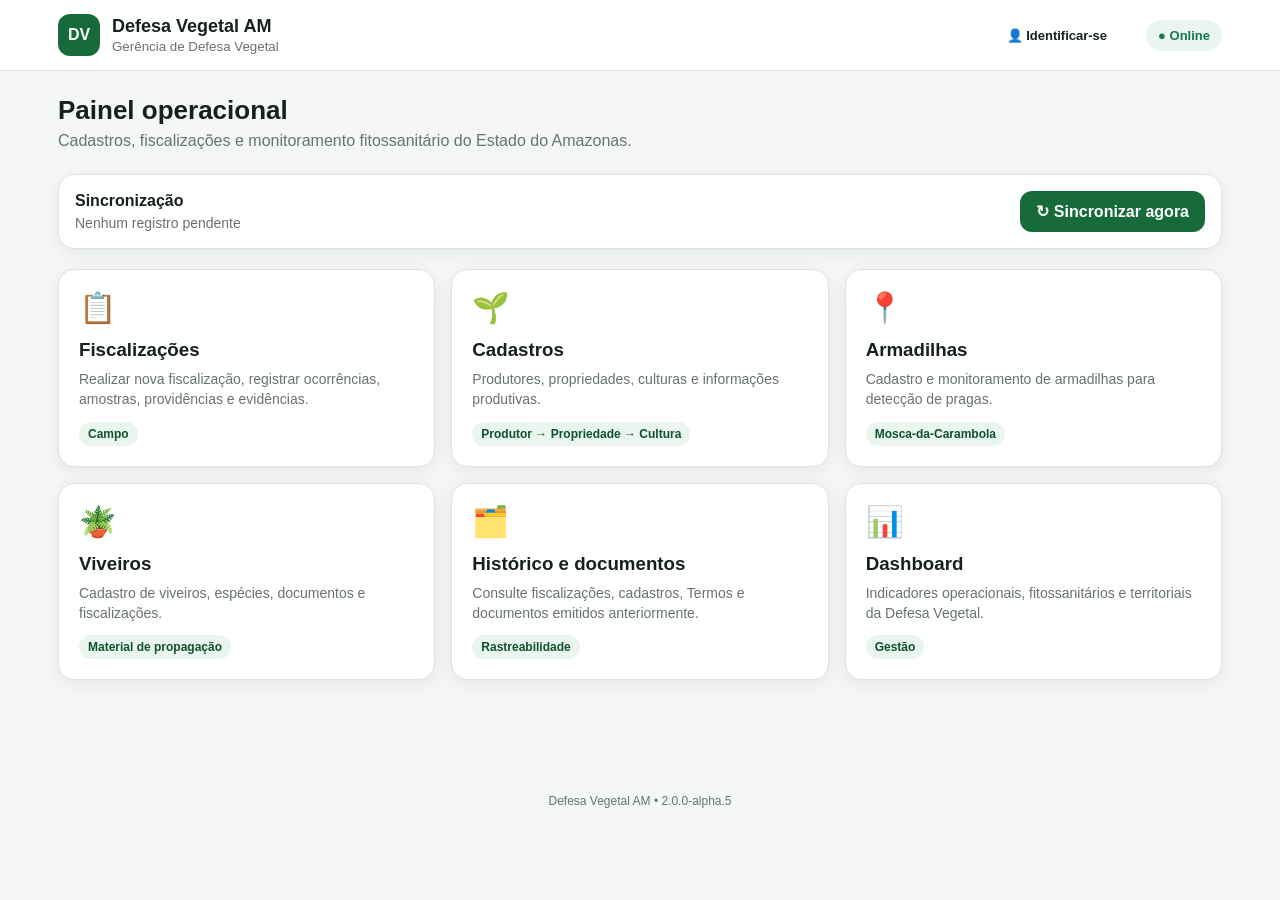
==== v2/index.html @ cfc6d15c "Add files via upload" ====
<!DOCTYPE html>
<html lang="pt-BR">
<head>
  <meta charset="UTF-8">

  <meta
    name="viewport"
    content="width=device-width, initial-scale=1.0, viewport-fit=cover"
  >

  <meta
    name="theme-color"
    content="#176b3a"
  >

  <meta
    name="description"
    content="Sistema de Defesa Vegetal do Estado do Amazonas"
  >

  <title>Defesa Vegetal AM</title>

  <link
    rel="manifest"
    href="./manifest.json"
  >

  <link
    rel="stylesheet"
    href="./style.css?v=6"
  >
</head>

<body>

  <header class="app-header">
    <div class="header-content">

      <div class="brand">
        <div class="brand-mark">
          DV
        </div>

        <div>
          <h1>Defesa Vegetal AM</h1>
          <small>
            Gerência de Defesa Vegetal
          </small>
        </div>
      </div>

      <div
        id="connectionStatus"
        class="connection-status"
      >
        Verificando...
      </div>

    </div>
  </header>


  <main>

    <section class="hero">

      <h2>Painel operacional</h2>

      <p>
        Cadastros, fiscalizações e monitoramento
        fitossanitário do Estado do Amazonas.
      </p>

    </section>


    <section class="sync-panel">

      <div class="sync-info">

        <strong>
          Sincronização
        </strong>

        <span id="syncText">
          Verificando registros locais...
        </span>

      </div>

      <button
        id="syncButton"
        class="btn btn-primary"
        type="button"
      >
        ↻ Sincronizar agora
      </button>

    </section>


    <section class="menu-grid">

      <article
        class="menu-card"
        data-module="fiscalizacoes"
      >
        <div class="icon">📋</div>

        <h3>Fiscalizações</h3>

        <p>
          Realizar nova fiscalização,
          registrar ocorrências, amostras,
          providências e evidências.
        </p>

        <span class="badge">
          Campo
        </span>
      </article>


      <article
        class="menu-card"
        data-module="cadastros"
      >
        <div class="icon">🌱</div>

        <h3>Cadastros</h3>

        <p>
          Produtores, propriedades,
          culturas e informações
          produtivas.
        </p>

        <span class="badge">
          Produtor → Propriedade → Cultura
        </span>
      </article>


      <article
        class="menu-card"
        data-module="armadilhas"
      >
        <div class="icon">📍</div>

        <h3>Armadilhas</h3>

        <p>
          Cadastro e monitoramento de
          armadilhas para detecção de
          pragas.
        </p>

        <span class="badge">
          Mosca-da-Carambola
        </span>
      </article>


      <article
        class="menu-card"
        data-module="viveiros"
      >
        <div class="icon">🪴</div>

        <h3>Viveiros</h3>

        <p>
          Cadastro de viveiros,
          espécies, documentos e
          fiscalizações.
        </p>

        <span class="badge">
          Material de propagação
        </span>
      </article>


      <article
        class="menu-card"
        data-module="historico"
      >
        <div class="icon">🗂️</div>

        <h3>Histórico e documentos</h3>

        <p>
          Consulte fiscalizações,
          cadastros, Termos e documentos
          emitidos anteriormente.
        </p>

        <span class="badge">
          Rastreabilidade
        </span>
      </article>


      <article
        class="menu-card"
        data-module="dashboard"
      >
        <div class="icon">📊</div>

        <h3>Dashboard</h3>

        <p>
          Indicadores operacionais,
          fitossanitários e territoriais
          da Defesa Vegetal.
        </p>

        <span class="badge">
          Gestão
        </span>
      </article>

    </section>

  </main>


  <footer class="app-footer">

    Defesa Vegetal AM
    <span id="appVersion"></span>

  </footer>


  <script src="./config.js"></script>
<script src="./db.js"></script>
<script src="./api.js"></script>
<script src="./signature-pad.js"></script>
<script src="./auth.js"></script>
<script src="./modules/cadastros.js"></script>
<script src="./modules/dashboard.js"></script>
<script src="./termo-assets.js"></script>
<script src="./modules/termo-fiscalizacao.js"></script>
<script src="./modules/fiscalizacoes.js"></script>
<script src="./app.js"></script>

</body>
</html>
---- v2/style.css ----
:root {
  --primary: #176b3a;
  --primary-dark: #0f512b;
  --primary-light: #e9f5ee;
  --background: #f4f7f5;
  --surface: #ffffff;
  --text: #17211b;
  --muted: #68736c;
  --border: #dce4df;
  --warning: #9a6700;
  --danger: #b42318;
  --success: #16794b;
  --radius: 16px;
  --shadow: 0 4px 18px rgba(0, 0, 0, 0.07);
}


/* =========================================================
   CONFIGURAÇÕES GERAIS
========================================================= */

* {
  box-sizing: border-box;
}

/* O atributo hidden sempre esconde, mesmo em elementos com display próprio */
[hidden] {
  display: none !important;
}

html {
  -webkit-text-size-adjust: 100%;
}

body {
  margin: 0;
  background: var(--background);
  color: var(--text);
  font-family: Arial, Helvetica, sans-serif;
}

button,
input,
select,
textarea {
  font: inherit;
}

button {
  cursor: pointer;
}


/* =========================================================
   CABEÇALHO
========================================================= */

.app-header {
  position: sticky;
  top: 0;
  z-index: 100;
  background: var(--surface);
  border-bottom: 1px solid var(--border);
}

.header-content {
  max-width: 1200px;
  margin: auto;
  padding: 14px 18px;

  display: flex;
  align-items: center;
  justify-content: space-between;
  gap: 16px;
}

.brand {
  display: flex;
  align-items: center;
  gap: 12px;
}

.brand-mark {
  width: 42px;
  height: 42px;

  border-radius: 12px;

  display: grid;
  place-items: center;

  background: var(--primary);
  color: white;

  font-weight: 700;
}

.brand h1 {
  margin: 0;
  font-size: 18px;
}

.brand small {
  color: var(--muted);
}


/* =========================================================
   STATUS DA CONEXÃO
========================================================= */

.connection-status {
  padding: 8px 12px;

  border-radius: 999px;

  font-size: 13px;
  font-weight: 700;

  background: var(--primary-light);
  color: var(--success);
}

.connection-status.offline {
  background: #fff3cd;
  color: var(--warning);
}


/* =========================================================
   CONTEÚDO PRINCIPAL
========================================================= */

main {
  max-width: 1200px;
  margin: auto;
  padding: 24px 18px 90px;
}


/* =========================================================
   HERO
========================================================= */

.hero {
  margin-bottom: 24px;
}

.hero h2 {
  margin: 0 0 6px;
  font-size: 26px;
}

.hero p {
  margin: 0;
  color: var(--muted);
}


/* =========================================================
   SINCRONIZAÇÃO
========================================================= */

.sync-panel {
  margin: 20px 0;
  padding: 16px;

  background: var(--surface);

  border: 1px solid var(--border);
  border-radius: var(--radius);

  box-shadow: var(--shadow);

  display: flex;
  align-items: center;
  justify-content: space-between;
  gap: 16px;
}

.sync-info strong {
  display: block;
  margin-bottom: 4px;
}

.sync-info span {
  color: var(--muted);
  font-size: 14px;
}


/* =========================================================
   BOTÕES
========================================================= */

.btn {
  border: 0;
  border-radius: 12px;

  padding: 11px 16px;

  font-weight: 700;
}

.btn-primary {
  background: var(--primary);
  color: white;
}

.btn-primary:hover {
  background: var(--primary-dark);
}

.btn-secondary {
  background: #ffffff;
  color: var(--text);

  border: 1px solid var(--border);
}


/* =========================================================
   MENU PRINCIPAL
========================================================= */

.menu-grid {
  display: grid;

  grid-template-columns:
    repeat(3, 1fr);

  gap: 16px;
}

.menu-card {
  min-height: 150px;

  padding: 20px;

  background: var(--surface);

  border: 1px solid var(--border);
  border-radius: var(--radius);

  box-shadow: var(--shadow);

  transition: transform 0.15s ease;
}

.menu-card:hover {
  transform: translateY(-2px);
}

.menu-card .icon {
  font-size: 30px;
  margin-bottom: 14px;
}

.menu-card h3 {
  margin: 0 0 8px;
}

.menu-card p {
  margin: 0;

  color: var(--muted);

  line-height: 1.45;
  font-size: 14px;
}

.badge {
  display: inline-block;

  margin-top: 12px;

  padding: 5px 9px;

  border-radius: 999px;

  background: var(--primary-light);
  color: var(--primary-dark);

  font-size: 12px;
  font-weight: 700;
}


/* =========================================================
   RODAPÉ
========================================================= */

.app-footer {
  padding: 24px;

  text-align: center;

  color: var(--muted);

  font-size: 12px;
}


/* =========================================================
   RESPONSIVIDADE DA TELA INICIAL
========================================================= */

@media (max-width: 850px) {

  .menu-grid {
    grid-template-columns:
      repeat(2, 1fr);
  }

}


@media (max-width: 560px) {

  .header-content {
    align-items: flex-start;
  }

  .menu-grid {
    grid-template-columns: 1fr;
  }

  .sync-panel {
    align-items: stretch;
    flex-direction: column;
  }

  .btn {
    width: 100%;
  }

  .hero h2 {
    font-size: 22px;
  }

}


/* =========================================================
   MÓDULO DE CADASTROS
========================================================= */

.module-actions {
  display: grid;

  grid-template-columns:
    repeat(2, 1fr);

  gap: 14px;

  margin-bottom: 20px;
}


.action-card {
  border: 1px solid var(--border);

  background: var(--surface);

  border-radius: var(--radius);

  padding: 18px;

  display: flex;
  align-items: center;

  gap: 14px;

  text-align: left;

  box-shadow: var(--shadow);
}

.action-card:hover {
  border-color: var(--primary);
}

.action-icon {
  font-size: 30px;
}

.action-card strong,
.action-card small {
  display: block;
}

.action-card small {
  color: var(--muted);

  margin-top: 4px;
}


.workspace {
  margin-top: 20px;
}


/* =========================================================
   FORMULÁRIOS
========================================================= */

.form-card {
  background: var(--surface);

  border: 1px solid var(--border);
  border-radius: var(--radius);

  padding: 22px;

  box-shadow: var(--shadow);
}


.form-heading {
  display: flex;

  align-items: flex-start;
  justify-content: space-between;

  gap: 16px;

  padding-bottom: 18px;
  margin-bottom: 20px;

  border-bottom: 1px solid var(--border);
}

.form-heading h3 {
  margin: 0 0 5px;
}

.form-heading p {
  margin: 0;
  color: var(--muted);
}


.step-badge {
  white-space: nowrap;

  padding: 6px 10px;

  border-radius: 999px;

  background: var(--primary-light);
  color: var(--primary-dark);

  font-size: 12px;
  font-weight: 700;
}


.form-grid {
  display: grid;

  grid-template-columns:
    repeat(2, minmax(0, 1fr));

  gap: 18px;
}


.field {
  display: flex;

  flex-direction: column;

  gap: 7px;
}

.field-wide {
  grid-column: span 2;
}

.field label {
  font-weight: 700;
  font-size: 14px;
}

.field input,
.field select,
.field textarea,
.search-row input {
  width: 100%;

  padding: 12px 13px;

  border: 1px solid var(--border);
  border-radius: 10px;

  background: #ffffff;
  color: var(--text);

  outline: none;
}

.field input:focus,
.field select:focus,
.field textarea:focus,
.search-row input:focus {
  border-color: var(--primary);

  box-shadow:
    0 0 0 3px var(--primary-light);
}

.field small {
  color: var(--muted);
}


.form-actions {
  display: flex;

  justify-content: flex-end;

  gap: 10px;

  margin-top: 24px;
  padding-top: 18px;

  border-top: 1px solid var(--border);
}


/* =========================================================
   PESQUISA
========================================================= */

.search-row {
  display: flex;
  gap: 10px;
}

.search-results {
  display: grid;

  gap: 10px;

  margin-top: 18px;
}


.result-card {
  width: 100%;

  border: 1px solid var(--border);

  background: #ffffff;

  border-radius: 12px;

  padding: 14px;

  text-align: left;
}

.result-card:hover {
  border-color: var(--primary);
}

.result-card strong,
.result-card span,
.result-card small {
  display: block;
}

.result-card span {
  margin-top: 4px;
}

.result-card small {
  margin-top: 6px;

  color: var(--muted);
}


/* =========================================================
   RESUMOS DO CADASTRO
========================================================= */

.summary-grid {
  display: grid;

  grid-template-columns:
    repeat(4, 1fr);

  gap: 12px;
}

.summary-grid > div {
  padding: 14px;

  background: var(--background);

  border-radius: 12px;
}

.summary-grid small,
.summary-grid strong {
  display: block;
}

.summary-grid small {
  color: var(--muted);

  margin-bottom: 5px;
}


/* =========================================================
   SUBSEÇÕES
========================================================= */

.subsection {
  margin-top: 26px;
}

.subsection h4 {
  margin-bottom: 12px;
}


.mini-card {
  border: 1px solid var(--border);

  border-radius: 10px;

  padding: 12px;

  margin-bottom: 8px;
}

.mini-card strong,
.mini-card span {
  display: block;
}

.mini-card span {
  color: var(--muted);

  margin-top: 3px;

  font-size: 14px;
}


.empty-state {
  padding: 20px;

  border: 1px dashed var(--border);
  border-radius: 12px;

  color: var(--muted);

  text-align: center;
}


/* =========================================================
   RESPONSIVIDADE DOS CADASTROS
========================================================= */

@media (max-width: 700px) {

  .module-actions,
  .form-grid,
  .summary-grid {
    grid-template-columns: 1fr;
  }

  .field-wide {
    grid-column: span 1;
  }

  .form-actions,
  .search-row {
    flex-direction: column;
  }

  .form-actions .btn {
    width: 100%;
  }

}


/* =========================================================
   DASHBOARD DE CADASTROS
========================================================= */

.module-page {
  max-width: 1280px;

  margin: 0 auto;

  padding: 28px 24px 50px;
}


.module-header {
  margin-bottom: 28px;
}

.module-header .btn {
  margin-bottom: 22px;
}

.module-header h2 {
  margin: 0 0 8px;

  font-size: 30px;

  color: #173b2a;
}

.module-header p {
  margin: 0;

  color: #66756d;

  font-size: 16px;
}


/* =========================================================
   INDICADORES DO DASHBOARD
========================================================= */

.dashboard-summary {
  display: grid;

  grid-template-columns:
    repeat(4, minmax(0, 1fr));

  gap: 20px;

  margin-top: 24px;
}


.dashboard-card {
  background: #ffffff;

  border: 1px solid #dfe8e2;

  border-radius: 16px;

  padding: 24px;

  min-height: 125px;

  display: flex;

  flex-direction: column;

  justify-content: space-between;

  box-shadow:
    0 4px 14px rgba(0, 0, 0, 0.05);

  transition:
    transform 0.2s ease,
    box-shadow 0.2s ease;
}


.dashboard-card span {
  color: #66756d;

  font-size: 15px;

  font-weight: 600;
}


.dashboard-card strong {
  display: block;

  margin-top: 12px;

  color: #14733c;

  font-size: 38px;

  line-height: 1;

  font-weight: 700;
}


.dashboard-card:hover {
  transform: translateY(-2px);

  box-shadow:
    0 8px 22px rgba(0, 0, 0, 0.08);
}


/* =========================================================
   GRÁFICOS DO DASHBOARD
========================================================= */

.dashboard-section {
  margin-top: 24px;

  padding: 24px;

  background: #ffffff;

  border: 1px solid #dfe8e2;

  border-radius: 16px;

  box-shadow:
    0 4px 14px rgba(0, 0, 0, 0.04);
}


.dashboard-section-header {
  margin-bottom: 24px;
}


.dashboard-section-header h3 {
  margin: 0 0 6px;

  color: #173b2a;

  font-size: 20px;
}


.dashboard-section-header p {
  margin: 0;

  color: #66756d;

  font-size: 14px;
}


.dashboard-chart {
  display: flex;

  flex-direction: column;

  gap: 20px;
}


.dashboard-bar-row {
  width: 100%;
}


.dashboard-bar-info {
  display: flex;

  justify-content: space-between;

  align-items: center;

  margin-bottom: 8px;
}


.dashboard-bar-info span {
  color: #33463c;

  font-weight: 600;
}


.dashboard-bar-info strong {
  color: #14733c;
}


.dashboard-bar-track {
  width: 100%;

  height: 12px;

  overflow: hidden;

  background: #edf3ef;

  border-radius: 999px;
}


.dashboard-bar-fill {
  height: 100%;

  background:
    linear-gradient(
      90deg,
      #14733c,
      #28a65a
    );

  border-radius: 999px;

  min-width: 8px;

  transition:
    width 0.4s ease;
}


.dashboard-empty {
  margin: 0;

  color: #66756d;
}


/* =========================================================
   RESPONSIVIDADE DO DASHBOARD - TABLET
========================================================= */

@media (max-width: 900px) {

  .dashboard-summary {
    grid-template-columns:
      repeat(2, minmax(0, 1fr));
  }

}


/* =========================================================
   RESPONSIVIDADE DO DASHBOARD - CELULAR
========================================================= */

@media (max-width: 600px) {

  .module-page {
    padding: 20px 16px 40px;
  }

  .module-header h2 {
    font-size: 24px;
  }

  .dashboard-summary {
    grid-template-columns: 1fr;

    gap: 14px;
  }

  .dashboard-card {
    min-height: 105px;

    padding: 20px;
  }

  .dashboard-card strong {
    font-size: 34px;
  }

  .dashboard-section {
    padding: 18px;
  }

}
/* =========================================================
   CONSULTA DE CADASTROS NO DASHBOARD
========================================================= */

.dashboard-consult-actions {
  display: flex;
  flex-wrap: wrap;
  gap: 12px;
  margin-bottom: 24px;
}

.dashboard-consult-actions .btn {
  min-width: 210px;
}


/* ÁREA ONDE A CONSULTA É EXIBIDA */

.dashboard-consulta {
  margin-top: 18px;
}


/* CABEÇALHO DA LISTA */

.dashboard-list-header {
  display: flex;
  align-items: center;
  justify-content: space-between;
  gap: 16px;

  margin-bottom: 16px;
}

.dashboard-list-header h4 {
  margin: 0 0 4px;

  color: #173b2a;
  font-size: 18px;
}

.dashboard-list-header span {
  color: var(--muted);
  font-size: 13px;
}


/* =========================================================
   CAMPO DE PESQUISA
========================================================= */

.dashboard-search {
  margin-bottom: 18px;
}

.dashboard-search input {
  width: 100%;

  padding: 13px 15px;

  background: #ffffff;
  color: var(--text);

  border: 1px solid var(--border);
  border-radius: 12px;

  outline: none;

  font-size: 15px;

  transition:
    border-color 0.2s ease,
    box-shadow 0.2s ease;
}

.dashboard-search input:focus {
  border-color: var(--primary);

  box-shadow:
    0 0 0 3px var(--primary-light);
}


/* =========================================================
   LISTA DE REGISTROS
========================================================= */

.dashboard-record-list {
  display: grid;
  gap: 12px;
}


/* =========================================================
   CARTÃO DE PRODUTOR / PROPRIEDADE
========================================================= */

.dashboard-record-card {
  display: flex;
  align-items: flex-start;

  gap: 14px;

  padding: 16px;

  background: #ffffff;

  border: 1px solid var(--border);
  border-radius: 14px;

  transition:
    border-color 0.2s ease,
    box-shadow 0.2s ease,
    transform 0.2s ease;
}

.dashboard-record-card:hover {
  border-color: #b9d5c5;

  box-shadow:
    0 5px 14px rgba(0, 0, 0, 0.05);

  transform: translateY(-1px);
}


/* ÍCONE */

.dashboard-record-icon {
  width: 44px;
  height: 44px;

  flex: 0 0 44px;

  display: grid;
  place-items: center;

  background: var(--primary-light);

  border-radius: 12px;

  font-size: 21px;
}


/* INFORMAÇÕES */

.dashboard-record-content {
  min-width: 0;

  display: flex;
  flex-direction: column;

  gap: 5px;
}

.dashboard-record-content strong {
  color: #173b2a;

  font-size: 16px;

  overflow-wrap: anywhere;
}

.dashboard-record-content span {
  color: var(--muted);

  font-size: 14px;
  line-height: 1.4;

  overflow-wrap: anywhere;
}


/* =========================================================
   CELULAR
========================================================= */

@media (max-width: 600px) {

  .dashboard-consult-actions {
    flex-direction: column;
  }

  .dashboard-consult-actions .btn {
    width: 100%;
    min-width: 0;
  }

  .dashboard-record-card {
    padding: 14px;
  }

  .dashboard-record-icon {
    width: 40px;
    height: 40px;

    flex-basis: 40px;

    font-size: 19px;
  }

}


/* =========================================================
   MÓDULO DE FISCALIZAÇÕES
========================================================= */

.fz-select {
  padding: 12px 13px;
  border: 1px solid var(--border);
  border-radius: 10px;
  background: #ffffff;
  color: var(--text);
  min-width: 150px;
}

.fz-row {
  display: flex;
  gap: 8px;
}

.fz-row input {
  flex: 1;
}

.fz-pill {
  display: inline-block;
  vertical-align: middle;
  margin-left: 6px;
  padding: 3px 8px;
  border-radius: 999px;
  font-size: 11px;
  font-weight: 700;
  background: #eef1ef;
  color: var(--muted);
  white-space: nowrap;
}

.fz-ok {
  background: var(--primary-light);
  color: var(--primary-dark);
}

.fz-wait {
  background: #fff4d6;
  color: var(--warning);
}

.fz-bad {
  background: #fde8e6;
  color: var(--danger);
}

.fz-toolbar {
  display: flex;
  flex-wrap: wrap;
  gap: 10px;
  margin-top: 18px;
}

.fz-section-header {
  display: flex;
  align-items: center;
  justify-content: space-between;
  gap: 12px;
  margin-bottom: 12px;
  padding-top: 18px;
  border-top: 1px solid var(--border);
}

.fz-section-header h4 {
  margin: 0;
}

.fz-count {
  display: inline-block;
  min-width: 22px;
  padding: 2px 7px;
  margin-left: 4px;
  border-radius: 999px;
  background: var(--background);
  color: var(--muted);
  font-size: 12px;
  text-align: center;
}

.btn.fz-small {
  white-space: nowrap;
  padding: 7px 12px;
  font-size: 13px;
  width: auto;
}

.fz-inline-form {
  background: var(--background);
  border: 1px solid var(--border);
  border-radius: 12px;
  padding: 16px;
  margin-bottom: 14px;
}

.fz-inline-form .form-actions {
  margin-top: 16px;
  padding-top: 14px;
}

.fz-item {
  display: flex;
  align-items: flex-start;
  justify-content: space-between;
  gap: 12px;
}

.fz-item em {
  font-weight: 400;
  color: var(--muted);
}

.fz-legal {
  color: var(--primary-dark) !important;
}

.fz-link-danger {
  border: 0;
  background: none;
  color: var(--danger);
  font-weight: 700;
  font-size: 13px;
  padding: 4px;
  white-space: nowrap;
}

.btn.fz-danger {
  color: var(--danger);
  border-color: #f3c5c0;
  margin-right: auto;
}

.fz-gallery {
  display: grid;
  grid-template-columns: repeat(auto-fill, minmax(160px, 1fr));
  gap: 12px;
}

.fz-photo {
  margin: 0;
  border: 1px solid var(--border);
  border-radius: 12px;
  overflow: hidden;
  background: #ffffff;
}

.fz-photo img {
  display: block;
  width: 100%;
  height: 140px;
  object-fit: cover;
}

.fz-photo figcaption {
  padding: 8px 10px;
  font-size: 13px;
}

.fz-photo-link {
  display: flex;
  align-items: center;
  justify-content: center;
  height: 140px;
  color: var(--primary-dark);
  background: var(--background);
}

@media (max-width: 700px) {
  .fz-toolbar .btn,
  .btn.fz-danger {
    width: 100%;
    margin-right: 0;
  }

  .fz-section-header .btn.fz-small {
    width: auto;
  }
}


/* ---------- Fiscalização vinculada ---------- */

.fz-chain {
  display: flex;
  flex-wrap: wrap;
  gap: 6px;
  margin-bottom: 18px;
}

.fz-chain span {
  padding: 6px 10px;
  border-radius: 999px;
  background: var(--primary-light);
  color: var(--primary-dark);
  font-size: 13px;
  font-weight: 700;
}

.fz-chain span:not(:last-child)::after {
  content: ' →';
  color: var(--muted);
}

.fz-checklist {
  display: grid;
  grid-template-columns: repeat(auto-fill, minmax(240px, 1fr));
  gap: 8px;
}

.fz-check {
  display: flex;
  gap: 10px;
  align-items: flex-start;
  padding: 12px;
  border: 1px solid var(--border);
  border-radius: 12px;
  background: #ffffff;
  cursor: pointer;
}

.fz-check:has(input:checked) {
  border-color: var(--primary);
  background: var(--primary-light);
}

.fz-check input {
  width: 20px;
  height: 20px;
  margin-top: 2px;
  accent-color: var(--primary);
  flex: none;
}

.fz-check strong,
.fz-check small {
  display: block;
}

.fz-check small {
  color: var(--muted);
  margin-top: 3px;
}

.fz-check-inline {
  display: inline-flex;
  gap: 6px;
  align-items: center;
  font-weight: 400 !important;
}

.fz-dim {
  opacity: 0.5;
}

.fz-readonly {
  padding: 10px 13px;
  border: 1px dashed var(--border);
  border-radius: 10px;
  background: var(--background);
}

.fz-readonly strong,
.fz-readonly small {
  display: block;
}

.fz-readonly small {
  color: var(--muted);
}

.fz-culture {
  border: 1px solid var(--border);
  border-radius: 14px;
  padding: 14px;
  margin-bottom: 14px;
  background: #ffffff;
}

.fz-culture-head {
  display: flex;
  flex-wrap: wrap;
  justify-content: space-between;
  align-items: center;
  gap: 10px;
  margin-bottom: 10px;
}

.fz-culture-head > strong {
  font-size: 17px;
}

.fz-culture-metrics label {
  display: flex;
  flex-direction: column;
  font-size: 12px;
  color: var(--muted);
  gap: 4px;
}

.fz-mini {
  width: 120px;
  padding: 8px 10px;
  border: 1px solid var(--border);
  border-radius: 8px;
}

.fz-dynamic {
  display: grid;
  grid-template-columns: repeat(2, minmax(0, 1fr));
  gap: 12px;
  padding: 12px;
  margin-bottom: 10px;
  background: var(--background);
  border-radius: 10px;
}

.fz-dynamic .field input,
.fz-dynamic .field select,
.fz-dynamic .field textarea {
  background: #ffffff;
}

.fz-pest-group {
  margin-top: 8px;
}

.fz-group-title {
  font-size: 12px;
  font-weight: 700;
  text-transform: uppercase;
  letter-spacing: 0.04em;
  color: var(--muted);
  margin: 10px 0 6px;
  cursor: default;
}

summary.fz-group-title {
  cursor: pointer;
}

.fz-pest {
  border-top: 1px solid var(--border);
  padding: 10px 0;
}

.fz-pest-main {
  display: flex;
  justify-content: space-between;
  align-items: center;
  gap: 12px;
}

.fz-pest-main em {
  color: var(--muted);
  font-size: 13px;
}

.fz-pest-main small {
  display: block;
  color: var(--muted);
  font-size: 12px;
  margin-top: 2px;
}

.fz-result {
  min-width: 150px;
  padding: 9px 10px;
  border-radius: 10px;
  border: 1px solid var(--border);
  font-weight: 700;
  background: #ffffff;
}

.fz-result-NAO_DETECTADA {
  background: var(--primary-light);
  color: var(--primary-dark);
  border-color: #b9dcc6;
}

.fz-result-SUSPEITA {
  background: #fff4d6;
  color: var(--warning);
  border-color: #f0d68a;
}

.fz-result-DETECTADA {
  background: #fde8e6;
  color: var(--danger);
  border-color: #f3c5c0;
}

.fz-pest-positive {
  background: #fffcf5;
}

.fz-occ {
  margin-top: 8px;
  padding: 10px 12px;
  border: 1px solid var(--border);
  border-radius: 10px;
  background: #ffffff;
}

.fz-occ summary {
  cursor: pointer;
  font-weight: 700;
  font-size: 13px;
  color: var(--primary-dark);
}

.fz-occ-form {
  margin-top: 12px;
}

.fz-occ-form .form-actions {
  align-items: center;
  margin-top: 12px;
  padding-top: 12px;
}

.fz-add-other {
  display: flex;
  gap: 8px;
  margin-top: 10px;
  padding-top: 10px;
  border-top: 1px dashed var(--border);
}

.fz-add-other input {
  flex: 1;
  padding: 9px 11px;
  border: 1px solid var(--border);
  border-radius: 10px;
}

.fz-sign {
  width: 100%;
  height: 130px;
  border: 1px dashed #9aa79f;
  border-radius: 10px;
  background: #ffffff;
  touch-action: none;
}

.fz-link {
  border: 0;
  background: none;
  color: var(--primary-dark);
  font-weight: 700;
  padding: 4px 0;
  text-align: left;
}

/* Identificação do servidor */

.user-badge {
  margin-left: auto;
  margin-right: 10px;
  padding: 7px 12px;
  border-radius: 999px;
  border: 1px solid rgba(255, 255, 255, 0.4);
  background: rgba(255, 255, 255, 0.15);
  color: inherit;
  font-weight: 700;
  font-size: 13px;
  max-width: 220px;
  overflow: hidden;
  text-overflow: ellipsis;
  white-space: nowrap;
}

.auth-overlay {
  position: fixed;
  inset: 0;
  z-index: 9000;
  display: flex;
  align-items: center;
  justify-content: center;
  padding: 16px;
  background: rgba(10, 30, 20, 0.45);
}

.auth-dialog {
  width: 100%;
  max-width: 560px;
  max-height: 90vh;
  overflow: auto;
}

.auth-note {
  color: var(--muted);
  font-size: 13px;
}

@media (max-width: 700px) {
  .fz-dynamic {
    grid-template-columns: 1fr;
  }

  .fz-pest-main {
    flex-direction: column;
    align-items: stretch;
  }

  .fz-result {
    width: 100%;
  }

  .user-badge {
    max-width: 130px;
  }
}


/* ---------- Janelas (folhas) de formulário ---------- */

body.fz-sheet-open,
body.sig-open {
  overflow: hidden;
}

.fz-sheet-overlay {
  position: fixed;
  inset: 0;
  z-index: 8000;
  display: flex;
  align-items: center;
  justify-content: center;
  padding: 20px;
  background: rgba(10, 30, 20, 0.45);
}

.fz-sheet {
  display: flex;
  flex-direction: column;
  width: 100%;
  max-width: 720px;
  max-height: 92vh;
  background: var(--surface);
  border-radius: var(--radius);
  box-shadow: 0 20px 50px rgba(0, 0, 0, 0.25);
  overflow: hidden;
}

.fz-sheet-head {
  display: flex;
  justify-content: space-between;
  align-items: flex-start;
  gap: 12px;
  padding: 18px 20px 14px;
  border-bottom: 1px solid var(--border);
}

.fz-sheet-head h3 {
  margin: 0 0 4px;
}

.fz-sheet-head p {
  margin: 0;
  color: var(--muted);
  font-size: 14px;
}

.fz-sheet-close {
  border: 0;
  background: var(--background);
  width: 36px;
  height: 36px;
  border-radius: 50%;
  font-size: 16px;
  flex: none;
}

.fz-sheet-body {
  padding: 18px 20px;
  overflow-y: auto;
  flex: 1;
}

.fz-sheet-foot {
  display: flex;
  justify-content: flex-end;
  gap: 10px;
  padding: 14px 20px;
  border-top: 1px solid var(--border);
  background: var(--background);
}

.fz-photo-preview {
  max-width: 100%;
  max-height: 220px;
  border-radius: 10px;
  object-fit: contain;
  margin-top: 6px;
}

@media (max-width: 700px) {
  .fz-sheet-overlay {
    padding: 0;
    align-items: stretch;
  }

  .fz-sheet {
    max-width: none;
    max-height: none;
    height: 100%;
    border-radius: 0;
  }

  .fz-sheet-foot {
    padding-bottom: calc(14px + env(safe-area-inset-bottom));
  }

  .fz-sheet-foot .btn {
    flex: 1;
    width: auto;
  }
}

/* Barra de ocorrência (praga suspeita/detectada) */

.fz-occ-bar {
  display: flex;
  flex-wrap: wrap;
  align-items: center;
  justify-content: space-between;
  gap: 8px;
  margin-top: 8px;
  padding: 8px 10px;
  border-radius: 10px;
  background: #ffffff;
  border: 1px solid var(--border);
  font-size: 13px;
}

.fz-occ-actions {
  display: flex;
  gap: 6px;
  flex-wrap: wrap;
}

.fz-missing {
  color: var(--warning);
  font-weight: 700;
}

.fz-mt {
  margin-top: 8px;
}

/* Assinaturas na conclusão */

.fz-signs {
  display: grid;
  grid-template-columns: repeat(2, minmax(0, 1fr));
  gap: 12px;
  margin-top: 16px;
}

.fz-sign-card {
  display: flex;
  flex-direction: column;
  gap: 6px;
  padding: 14px;
  border: 1px solid var(--border);
  border-radius: 12px;
  background: #ffffff;
}

.fz-sign-card small {
  color: var(--muted);
}

.fz-sign-card img {
  max-height: 80px;
  max-width: 100%;
  object-fit: contain;
  align-self: flex-start;
  border-bottom: 1px solid var(--border);
}

.fz-sign-pending {
  border-style: dashed;
  border-color: #f0d68a;
  background: #fffcf5;
}

.fz-sign-ok {
  color: var(--success);
  font-size: 13px;
  font-weight: 700;
}

.fz-sign-refused {
  color: var(--danger);
  font-weight: 700;
}

.btn.fz-sign-btn {
  margin-top: 4px;
  padding: 14px;
  font-size: 15px;
}

@media (max-width: 700px) {
  .fz-signs {
    grid-template-columns: 1fr;
  }
}

/* Assinatura do servidor no perfil */

.auth-sign {
  display: grid;
  grid-template-columns: 1fr auto;
  gap: 10px;
  align-items: center;
  margin-top: 16px;
  padding: 12px;
  border: 1px solid var(--border);
  border-radius: 12px;
}

.auth-sign small {
  display: block;
  color: var(--muted);
}

.auth-sign-preview {
  grid-column: 1 / -1;
  min-height: 60px;
  display: flex;
  align-items: center;
  justify-content: center;
  background: var(--background);
  border-radius: 8px;
  color: var(--muted);
}

.auth-sign-preview img {
  max-height: 70px;
  max-width: 100%;
}

.auth-sign .btn {
  grid-column: 1 / -1;
}

/* ---------- Coleta de assinatura em tela cheia ---------- */

.sig-overlay {
  position: fixed;
  inset: 0;
  z-index: 10000;
  display: flex;
  flex-direction: column;
  background: #eef2ef;
  padding: env(safe-area-inset-top) env(safe-area-inset-right) env(safe-area-inset-bottom) env(safe-area-inset-left);
}

.sig-overlay[hidden] {
  display: none;
}

.sig-top,
.sig-bottom {
  display: flex;
  align-items: center;
  justify-content: space-between;
  gap: 10px;
  padding: 10px 14px;
}

.sig-top strong,
.sig-top small {
  display: block;
}

.sig-top small {
  color: var(--muted);
  font-size: 12px;
}

.sig-area {
  position: relative;
  flex: 1;
  margin: 0 14px;
  background: #ffffff;
  border-radius: 14px;
  border: 2px solid var(--border);
  overflow: hidden;
  touch-action: none;
}

.sig-area canvas {
  position: absolute;
  inset: 0;
  touch-action: none;
  cursor: crosshair;
}

.sig-baseline {
  position: absolute;
  left: 8%;
  right: 8%;
  bottom: 18%;
  border-top: 2px solid #9aa79f;
  padding-top: 6px;
  text-align: center;
  pointer-events: none;
  color: var(--muted);
}

.sig-baseline span,
.sig-baseline small {
  display: block;
}

.sig-baseline span {
  font-weight: 700;
  color: var(--text);
}

.sig-hint {
  position: absolute;
  inset: 0;
  display: flex;
  align-items: center;
  justify-content: center;
  font-size: 28px;
  color: #c7d0ca;
  pointer-events: none;
}

.sig-btn {
  border: 0;
  border-radius: 12px;
  padding: 14px 18px;
  font-weight: 700;
  font-size: 15px;
}

.sig-primary {
  background: var(--primary);
  color: #ffffff;
  flex: 1;
  max-width: 360px;
}

.sig-primary:disabled {
  opacity: 0.45;
}

.sig-ghost {
  background: #ffffff;
  border: 1px solid var(--border);
}

.sig-warn {
  background: #fde8e6;
  color: var(--danger);
}


/* ---------- Termo: textos e testemunhas ---------- */

.fz-label-row {
  display: flex;
  justify-content: space-between;
  align-items: baseline;
  gap: 10px;
  flex-wrap: wrap;
}

.fz-muted {
  color: var(--muted);
  font-size: 13px;
}

.fz-witnesses {
  margin-top: 14px;
  padding: 14px;
  border: 1px dashed #f0d68a;
  border-radius: 12px;
  background: #fffcf5;
}

.fz-witnesses > small {
  display: block;
  color: var(--muted);
  margin: 2px 0 10px;
}

.fz-witness {
  padding: 12px 0;
  border-top: 1px solid var(--border);
}

.fz-witness img {
  display: block;
  max-height: 70px;
  max-width: 100%;
  margin: 8px 0;
}

.fz-witness .btn {
  margin-top: 8px;
}
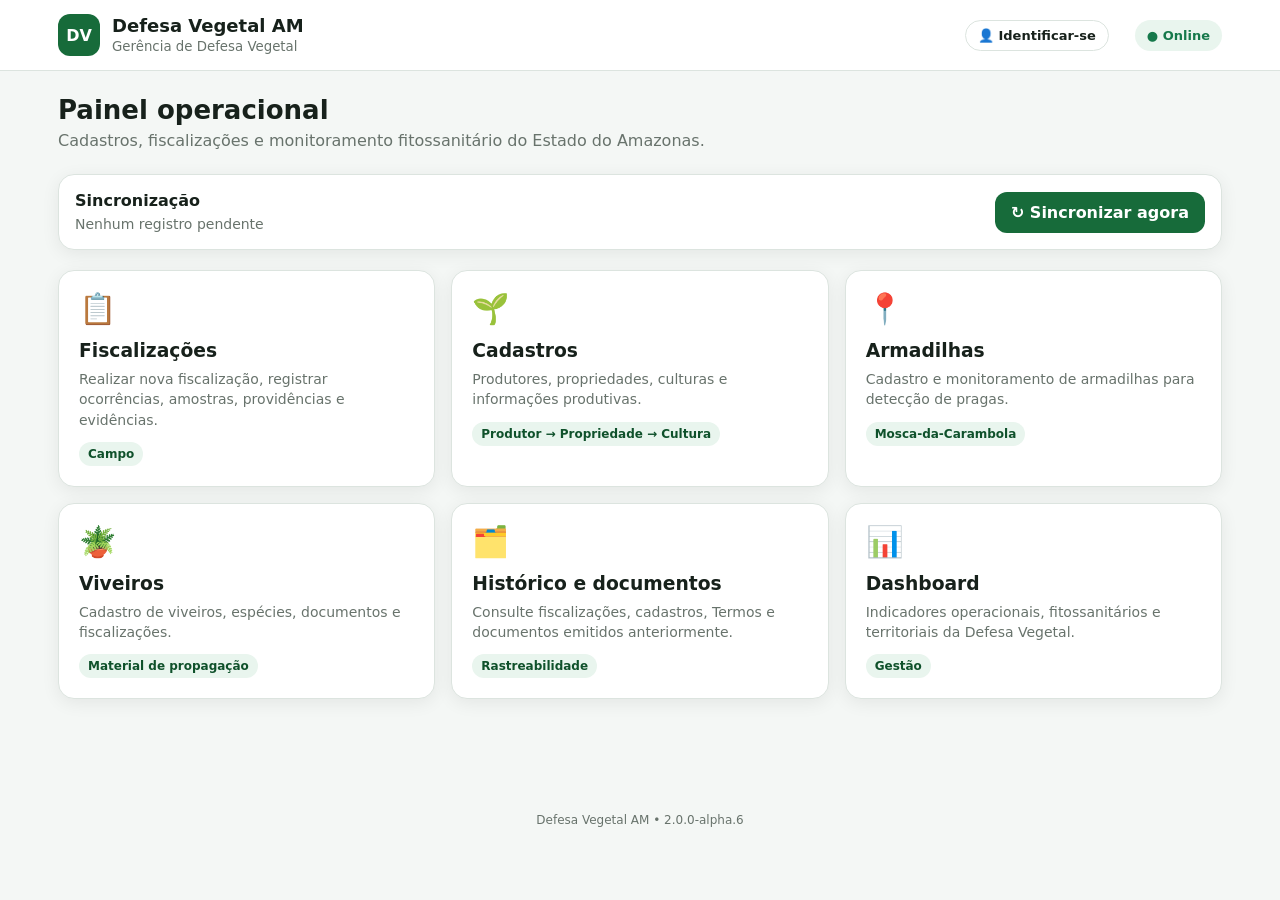
==== commit 2c1dd4b4: "Add files via upload" ====
--- a/v2/index.html
+++ b/v2/index.html
@@ -27,7 +27,7 @@
 
   <link
     rel="stylesheet"
-    href="./style.css?v=6"
+    href="./style.css?v=7"
   >
 </head>
 
@@ -243,6 +243,7 @@
 <script src="./termo-assets.js"></script>
 <script src="./modules/termo-fiscalizacao.js"></script>
 <script src="./modules/fiscalizacoes.js"></script>
+<script src="./modules/historico.js"></script>
 <script src="./app.js"></script>
 
 </body>
--- a/v2/style.css
+++ b/v2/style.css
@@ -2088,3 +2088,767 @@
 .fz-witness .btn {
   margin-top: 8px;
 }
+
+
+/* =========================================================
+   REFINAMENTO VISUAL (v2.0.0-alpha.6)
+   Tipografia do sistema, cabeçalho compacto no celular,
+   botão Voltar discreto e campos mais legíveis.
+========================================================= */
+
+body {
+  font-family: system-ui, -apple-system, "Segoe UI", Roboto, "Helvetica Neue", Arial, sans-serif;
+  -webkit-font-smoothing: antialiased;
+}
+
+/* Indicador do servidor (fundo claro do cabeçalho) */
+.user-badge {
+  border: 1px solid var(--border);
+  background: var(--surface);
+  color: var(--text);
+}
+
+.user-badge .ub-name {
+  margin-left: 4px;
+}
+
+.user-badge:hover {
+  border-color: var(--primary);
+  color: var(--primary-dark);
+}
+
+/* Cabeçalho das telas: Voltar ao lado do título */
+.module-header {
+  display: grid;
+  grid-template-columns: auto 1fr;
+  align-items: start;
+  column-gap: 16px;
+}
+
+.module-header > .btn {
+  margin: 4px 0 0;
+  width: auto;
+  padding: 9px 14px;
+  font-size: 14px;
+}
+
+.module-header h2 {
+  font-size: 28px;
+  letter-spacing: -0.01em;
+}
+
+/* Campos de formulário */
+.field label {
+  font-size: 14px;
+  letter-spacing: 0.01em;
+}
+
+.field input,
+.field select,
+.field textarea {
+  transition: border-color 0.15s ease, box-shadow 0.15s ease;
+}
+
+.field input:focus,
+.field select:focus,
+.field textarea:focus {
+  outline: none;
+  border-color: var(--primary);
+  box-shadow: 0 0 0 3px rgba(23, 107, 58, 0.15);
+}
+
+.field input:disabled,
+.field select:disabled,
+.field textarea:disabled {
+  background: var(--background);
+  color: var(--muted);
+}
+
+.field small {
+  line-height: 1.4;
+}
+
+.form-card {
+  border-radius: 18px;
+}
+
+.form-heading h3 {
+  letter-spacing: -0.01em;
+}
+
+.btn {
+  transition: background 0.15s ease, border-color 0.15s ease, transform 0.1s ease;
+}
+
+.btn:active {
+  transform: scale(0.98);
+}
+
+.result-card {
+  transition: border-color 0.15s ease, box-shadow 0.15s ease;
+}
+
+.result-card:hover {
+  border-color: var(--primary);
+  box-shadow: 0 4px 14px rgba(23, 107, 58, 0.10);
+}
+
+@media (max-width: 600px) {
+
+  .header-content {
+    align-items: center;
+    padding-top: 10px;
+    padding-bottom: 10px;
+  }
+
+  .brand small {
+    display: none;
+  }
+
+  .brand h1 {
+    font-size: 17px;
+  }
+
+  .brand-mark {
+    width: 38px;
+    height: 38px;
+    font-size: 15px;
+  }
+
+  .user-badge {
+    width: 38px;
+    height: 38px;
+    padding: 0;
+    text-align: center;
+    margin-right: 6px;
+    border-radius: 50%;
+  }
+
+  .user-badge .ub-name {
+    display: none;
+  }
+
+  .connection-status {
+    padding: 6px 9px;
+    font-size: 12px;
+  }
+
+  .module-header {
+    grid-template-columns: 1fr;
+    row-gap: 12px;
+  }
+
+  .module-header > .btn {
+    justify-self: start;
+  }
+
+  .module-header h2 {
+    font-size: 24px;
+  }
+}
+
+
+/* =========================================================
+   DASHBOARD
+========================================================= */
+
+.db-filters {
+  display: flex;
+  flex-wrap: wrap;
+  gap: 12px;
+  margin-bottom: 8px;
+}
+
+.db-filters label {
+  display: flex;
+  flex-direction: column;
+  gap: 4px;
+  font-size: 12px;
+  font-weight: 700;
+  color: var(--muted);
+  text-transform: uppercase;
+  letter-spacing: 0.05em;
+}
+
+.db-filters select {
+  min-width: 190px;
+  padding: 10px 12px;
+  border: 1px solid var(--border);
+  border-radius: 10px;
+  background: var(--surface);
+  color: var(--text);
+  font-size: 15px;
+  text-transform: none;
+  letter-spacing: 0;
+  font-weight: 400;
+}
+
+#dashboardContent {
+  transition: opacity 0.2s ease;
+}
+
+#dashboardContent.db-loading {
+  opacity: 0.55;
+}
+
+.db-group-title {
+  margin: 30px 0 0;
+  font-size: 13px;
+  text-transform: uppercase;
+  letter-spacing: 0.08em;
+  color: var(--muted);
+}
+
+.dashboard-summary {
+  grid-template-columns: repeat(auto-fit, minmax(160px, 1fr));
+  gap: 14px;
+  margin-top: 12px;
+}
+
+.db-stat {
+  min-height: 112px;
+  padding: 18px 20px;
+  justify-content: flex-start;
+}
+
+.db-stat strong {
+  color: var(--text);
+  font-size: 34px;
+  letter-spacing: -0.02em;
+}
+
+.db-stat small {
+  margin-top: 6px;
+  color: var(--muted);
+  font-size: 13px;
+}
+
+.db-critical-tile {
+  border-left: 4px solid #d03b3b;
+}
+
+.db-warning-tile {
+  border-left: 4px solid #fab219;
+}
+
+.db-warning-tile small {
+  color: var(--warning);
+  font-weight: 700;
+}
+
+.db-grid {
+  display: grid;
+  grid-template-columns: repeat(2, minmax(0, 1fr));
+  gap: 14px;
+}
+
+.db-grid .dashboard-section {
+  margin-top: 14px;
+}
+
+.db-grid .db-wide {
+  grid-column: 1 / -1;
+}
+
+.dashboard-section-header h3 {
+  margin: 0 0 4px;
+  font-size: 17px;
+}
+
+.dashboard-section-header p {
+  margin: 0;
+  color: var(--muted);
+  font-size: 13px;
+}
+
+.dashboard-section-header {
+  margin-bottom: 16px;
+}
+
+/* Barras horizontais ranqueadas */
+.db-hbars {
+  display: flex;
+  flex-direction: column;
+  gap: 4px;
+}
+
+.db-hbar {
+  display: grid;
+  grid-template-columns: minmax(90px, 34%) 1fr 44px;
+  align-items: center;
+  gap: 10px;
+  padding: 5px 4px;
+  border-radius: 6px;
+  outline: none;
+}
+
+.db-hbar:hover,
+.db-hbar:focus-visible {
+  background: var(--background);
+}
+
+.db-hbar-label {
+  font-size: 13px;
+  color: var(--text);
+  overflow: hidden;
+  text-overflow: ellipsis;
+  white-space: nowrap;
+}
+
+.db-hbar-track {
+  height: 14px;
+}
+
+.db-hbar-fill {
+  display: block;
+  height: 100%;
+  background: var(--primary);
+  border-radius: 0 4px 4px 0;
+}
+
+.db-hbar-value {
+  font-size: 13px;
+  font-weight: 700;
+  color: var(--text);
+  text-align: right;
+  font-variant-numeric: tabular-nums;
+}
+
+/* Colunas por mês */
+.db-cols-wrap {
+  display: grid;
+  grid-template-columns: auto 1fr;
+  gap: 8px;
+  height: 200px;
+}
+
+.db-cols-axis {
+  display: flex;
+  flex-direction: column;
+  justify-content: space-between;
+  padding-bottom: 22px;
+  font-size: 11px;
+  color: var(--muted);
+  text-align: right;
+  font-variant-numeric: tabular-nums;
+}
+
+.db-cols {
+  display: flex;
+  align-items: stretch;
+  gap: 2px;
+  border-bottom: 1px solid var(--border);
+  background-image: linear-gradient(to bottom, var(--border) 1px, transparent 1px);
+  background-size: 100% 50%;
+  background-position: 0 0;
+  padding-bottom: 0;
+  position: relative;
+}
+
+.db-col {
+  flex: 1;
+  display: flex;
+  flex-direction: column;
+  justify-content: flex-end;
+  align-items: center;
+  position: relative;
+  padding-bottom: 22px;
+  outline: none;
+  border-radius: 6px 6px 0 0;
+}
+
+.db-col:hover,
+.db-col:focus-visible {
+  background: rgba(23, 107, 58, 0.06);
+}
+
+.db-col-bar {
+  width: min(28px, 70%);
+  background: var(--primary);
+  border-radius: 4px 4px 0 0;
+}
+
+.db-col-label {
+  position: absolute;
+  bottom: 2px;
+  font-size: 11px;
+  color: var(--muted);
+}
+
+/* Barra segmentada de situação (cores de status + ícone + rótulo) */
+.db-stack {
+  display: flex;
+  gap: 2px;
+  height: 28px;
+  border-radius: 6px;
+  overflow: hidden;
+}
+
+.db-stack-seg {
+  min-width: 6px;
+  outline: none;
+}
+
+.db-stack-seg:hover,
+.db-stack-seg:focus-visible {
+  filter: brightness(1.08);
+}
+
+.db-good { background: #0ca30c; }
+.db-warning { background: #fab219; }
+.db-critical { background: #d03b3b; }
+
+.db-legend {
+  display: flex;
+  flex-wrap: wrap;
+  gap: 8px 18px;
+  margin-top: 12px;
+  font-size: 13px;
+  color: var(--text);
+}
+
+.db-legend span {
+  display: inline-flex;
+  align-items: center;
+  gap: 6px;
+}
+
+.db-legend small {
+  color: var(--muted);
+}
+
+.db-key {
+  width: 10px;
+  height: 10px;
+  border-radius: 2px;
+  display: inline-block;
+}
+
+/* Tabela de cada gráfico */
+.db-table {
+  margin-top: 12px;
+  font-size: 13px;
+}
+
+.db-table summary {
+  cursor: pointer;
+  color: var(--primary-dark);
+  font-weight: 700;
+}
+
+.db-table table {
+  width: 100%;
+  border-collapse: collapse;
+  margin-top: 8px;
+}
+
+.db-table th,
+.db-table td {
+  text-align: left;
+  padding: 6px 8px;
+  border-bottom: 1px solid var(--border);
+}
+
+.db-table td:not(:first-child),
+.db-table th:not(:first-child) {
+  text-align: right;
+  font-variant-numeric: tabular-nums;
+}
+
+/* Dica (tooltip) */
+.db-tooltip {
+  position: fixed;
+  z-index: 9500;
+  pointer-events: none;
+  display: flex;
+  flex-direction: column;
+  gap: 2px;
+  padding: 8px 12px;
+  background: #17211b;
+  color: #ffffff;
+  border-radius: 8px;
+  font-size: 12px;
+  box-shadow: 0 6px 18px rgba(0, 0, 0, 0.2);
+  max-width: 260px;
+}
+
+.db-tooltip strong {
+  font-size: 14px;
+}
+
+.db-tooltip span {
+  color: #c9d3cd;
+}
+
+.db-list {
+  display: grid;
+  gap: 8px;
+}
+
+@media (max-width: 800px) {
+  .db-grid {
+    grid-template-columns: 1fr;
+  }
+
+  .db-filters label,
+  .db-filters select {
+    flex: 1;
+    min-width: 0;
+    width: 100%;
+  }
+}
+
+
+/* =========================================================
+   HISTÓRICO E DOCUMENTOS
+========================================================= */
+
+.hs-tabs {
+  display: inline-flex;
+  gap: 4px;
+  padding: 4px;
+  border-radius: 12px;
+  background: #e6ece8;
+  margin-bottom: 18px;
+}
+
+.hs-tab {
+  border: 0;
+  background: transparent;
+  padding: 9px 16px;
+  border-radius: 9px;
+  font-weight: 700;
+  color: var(--muted);
+}
+
+.hs-tab.active {
+  background: var(--surface);
+  color: var(--text);
+  box-shadow: 0 1px 4px rgba(0, 0, 0, 0.08);
+}
+
+.hs-toolbar {
+  display: flex;
+  flex-wrap: wrap;
+  gap: 10px;
+  margin-bottom: 10px;
+}
+
+.hs-toolbar input {
+  flex: 1 1 280px;
+  padding: 12px 14px;
+  border: 1px solid var(--border);
+  border-radius: 10px;
+  font-size: 15px;
+}
+
+.hs-toolbar select {
+  padding: 12px;
+  border: 1px solid var(--border);
+  border-radius: 10px;
+  background: var(--surface);
+}
+
+.hs-hint {
+  color: var(--muted);
+  font-size: 13px;
+  margin: 0 0 12px;
+}
+
+.hs-list {
+  display: grid;
+  gap: 10px;
+}
+
+.hs-doc {
+  display: flex;
+  gap: 14px;
+  padding: 16px;
+  background: var(--surface);
+  border: 1px solid var(--border);
+  border-radius: 14px;
+}
+
+.hs-doc-icon {
+  flex: none;
+  width: 44px;
+  height: 44px;
+  border-radius: 10px;
+  background: #e8eef7;
+  display: flex;
+  align-items: center;
+  justify-content: center;
+  font-size: 22px;
+}
+
+.hs-doc-body {
+  display: flex;
+  flex-direction: column;
+  gap: 4px;
+  min-width: 0;
+  flex: 1;
+}
+
+.hs-doc-top {
+  display: flex;
+  flex-wrap: wrap;
+  align-items: center;
+  gap: 6px;
+}
+
+.hs-doc-top .fz-pill {
+  margin-left: 0;
+}
+
+.hs-doc-body > span {
+  color: var(--text);
+  font-size: 14px;
+}
+
+.hs-doc-body > small {
+  color: var(--muted);
+  font-size: 13px;
+}
+
+.hs-doc-actions {
+  display: flex;
+  flex-wrap: wrap;
+  gap: 8px;
+  margin-top: 8px;
+}
+
+.hs-head {
+  margin-bottom: 18px;
+}
+
+.hs-head .form-heading {
+  align-items: center;
+}
+
+.hs-timeline {
+  list-style: none;
+  margin: 0 0 20px;
+  padding: 0 0 0 6px;
+}
+
+.hs-event {
+  position: relative;
+  display: flex;
+  gap: 14px;
+  padding-bottom: 14px;
+}
+
+.hs-event::before {
+  content: '';
+  position: absolute;
+  left: 17px;
+  top: 36px;
+  bottom: 0;
+  width: 2px;
+  background: var(--border);
+}
+
+.hs-event:last-child::before {
+  display: none;
+}
+
+.hs-dot {
+  flex: none;
+  width: 36px;
+  height: 36px;
+  border-radius: 50%;
+  background: var(--surface);
+  border: 2px solid var(--border);
+  display: flex;
+  align-items: center;
+  justify-content: center;
+  font-size: 16px;
+  z-index: 1;
+}
+
+.hs-critical .hs-dot { border-color: #d03b3b; }
+.hs-warning .hs-dot { border-color: #fab219; }
+
+.hs-event-body {
+  flex: 1;
+  display: flex;
+  flex-direction: column;
+  gap: 2px;
+  padding: 10px 14px;
+  background: var(--surface);
+  border: 1px solid var(--border);
+  border-radius: 12px;
+}
+
+.hs-event-body small {
+  color: var(--muted);
+  font-size: 12px;
+}
+
+.hs-event-body span {
+  color: var(--muted);
+  font-size: 14px;
+}
+
+.hs-clickable {
+  cursor: pointer;
+}
+
+.hs-clickable:hover {
+  border-color: var(--primary);
+}
+
+.hs-critical .hs-event-body { border-left: 4px solid #d03b3b; }
+.hs-warning .hs-event-body { border-left: 4px solid #fab219; }
+
+@media (max-width: 600px) {
+  .hs-tabs {
+    display: flex;
+  }
+
+  .hs-tab {
+    flex: 1;
+  }
+
+  .hs-doc {
+    padding: 14px;
+  }
+
+  .hs-doc-icon {
+    display: none;
+  }
+}
+
+@media (max-width: 600px) {
+  .dashboard-summary {
+    grid-template-columns: repeat(2, minmax(0, 1fr));
+    gap: 10px;
+  }
+
+  .db-stat {
+    min-height: 96px;
+    padding: 14px;
+  }
+
+  .db-stat strong {
+    font-size: 28px;
+  }
+
+  .db-stat span {
+    font-size: 13px;
+  }
+
+  .db-filters {
+    display: grid;
+    grid-template-columns: 1fr 1fr;
+  }
+
+  .db-filters label:first-child {
+    grid-column: 1 / -1;
+  }
+
+  .db-hbar {
+    grid-template-columns: minmax(80px, 38%) 1fr 34px;
+    gap: 8px;
+  }
+}
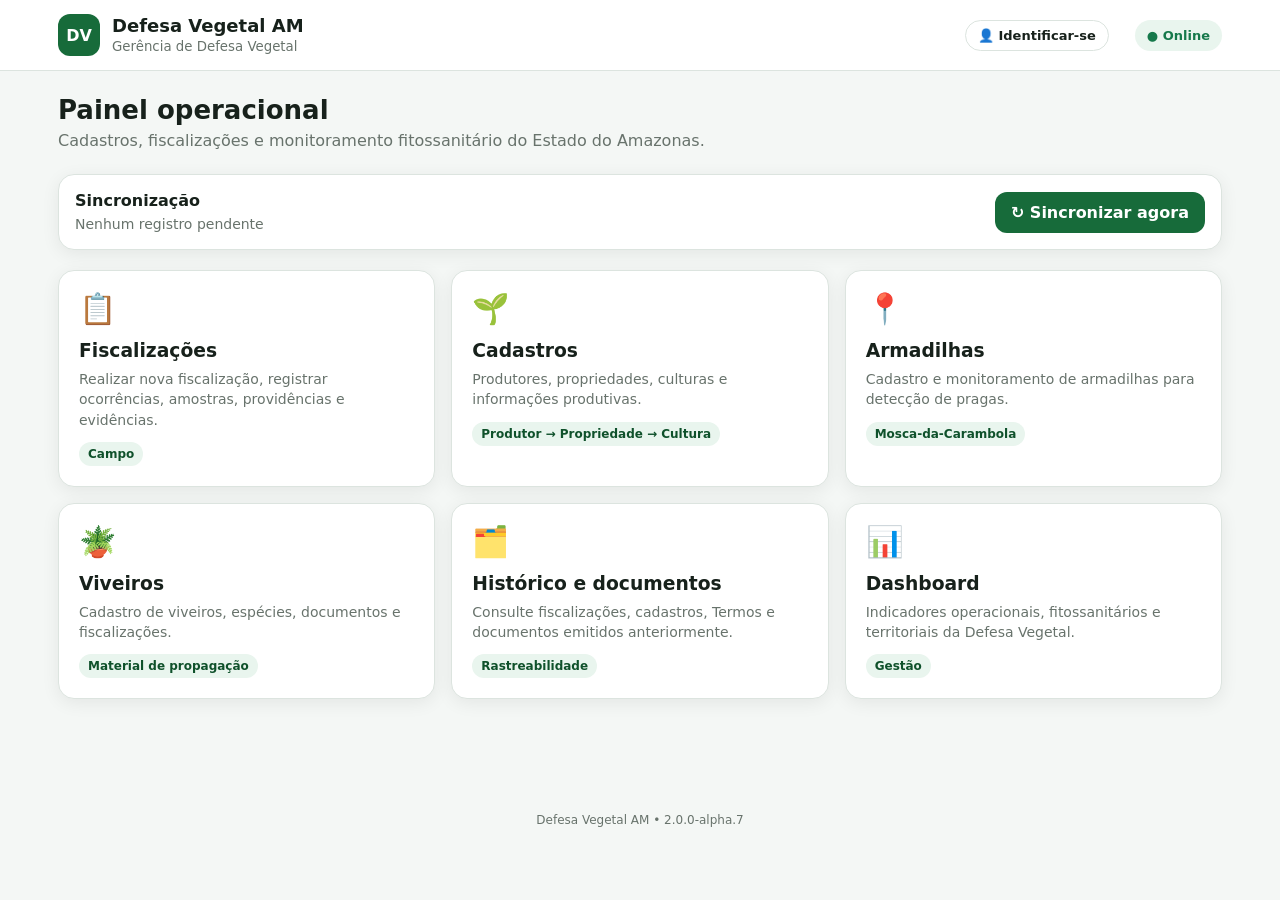
==== commit 7e71b9a8: "Add files via upload" ====
--- a/v2/index.html
+++ b/v2/index.html
@@ -27,7 +27,7 @@
 
   <link
     rel="stylesheet"
-    href="./style.css?v=7"
+    href="./style.css?v=8"
   >
 </head>
 
--- a/v2/style.css
+++ b/v2/style.css
@@ -2852,3 +2852,159 @@
     gap: 8px;
   }
 }
+
+
+/* ---------- Ajustes de campo (alpha.7) ---------- */
+
+.fz-hint-card {
+  display: flex;
+  gap: 10px;
+  align-items: center;
+  padding: 14px 16px;
+  border: 1px dashed var(--border);
+  border-radius: 12px;
+  color: var(--muted);
+  font-size: 14px;
+  background: var(--surface);
+}
+
+.fz-chips {
+  display: flex;
+  flex-wrap: wrap;
+  gap: 6px;
+  margin-bottom: 8px;
+}
+
+.fz-chip {
+  display: inline-flex;
+  align-items: center;
+  gap: 6px;
+  padding: 6px 6px 6px 10px;
+  border-radius: 999px;
+  background: var(--primary-light);
+  color: var(--primary-dark);
+  font-size: 13px;
+  font-weight: 700;
+}
+
+.fz-chip small {
+  font-weight: 400;
+  color: var(--muted);
+}
+
+.fz-chip button {
+  border: 0;
+  background: rgba(0, 0, 0, 0.06);
+  width: 22px;
+  height: 22px;
+  border-radius: 50%;
+  font-size: 11px;
+  line-height: 1;
+}
+
+.fz-pick-row {
+  display: grid;
+  grid-template-columns: 1fr 1fr;
+  gap: 12px;
+}
+
+.fz-pick {
+  display: flex;
+  flex-direction: column;
+  align-items: center;
+  gap: 4px;
+  padding: 22px 12px;
+  border: 2px dashed var(--border);
+  border-radius: 14px;
+  background: var(--background);
+  text-align: center;
+  cursor: pointer;
+}
+
+.fz-pick:hover {
+  border-color: var(--primary);
+  background: var(--primary-light);
+}
+
+.fz-pick-icon {
+  font-size: 34px;
+}
+
+.fz-pick small {
+  color: var(--muted);
+  font-size: 12px;
+}
+
+.fz-photo-stage {
+  display: block;
+  width: 100%;
+  max-height: 340px;
+  background: #000;
+}
+
+.fz-photo-meta {
+  display: flex;
+  flex-direction: column;
+  gap: 2px;
+  margin-top: 8px;
+  font-size: 13px;
+}
+
+.fz-photo-meta small {
+  color: var(--muted);
+}
+
+.fz-seg {
+  display: flex;
+  flex-wrap: wrap;
+  gap: 4px;
+  padding: 4px;
+  border-radius: 10px;
+  background: var(--background);
+}
+
+.fz-seg button {
+  flex: 1;
+  border: 0;
+  background: transparent;
+  padding: 9px 8px;
+  border-radius: 8px;
+  font-weight: 700;
+  font-size: 13px;
+  color: var(--muted);
+}
+
+.fz-seg button.on {
+  background: var(--surface);
+  color: var(--text);
+  box-shadow: 0 1px 4px rgba(0, 0, 0, 0.1);
+}
+
+.fz-sign-card select,
+.fz-sign-card input {
+  padding: 10px 12px;
+  border: 1px solid var(--border);
+  border-radius: 10px;
+  background: var(--surface);
+}
+
+@media (max-width: 600px) {
+  .fz-pick-row {
+    grid-template-columns: 1fr;
+  }
+}
+
+.field .fz-check-inline {
+  display: inline-flex;
+  flex-direction: row;
+  align-items: center;
+  gap: 8px;
+  width: auto;
+}
+
+.field .fz-check-inline input {
+  width: 20px;
+  height: 20px;
+  margin: 0;
+  accent-color: var(--primary);
+}
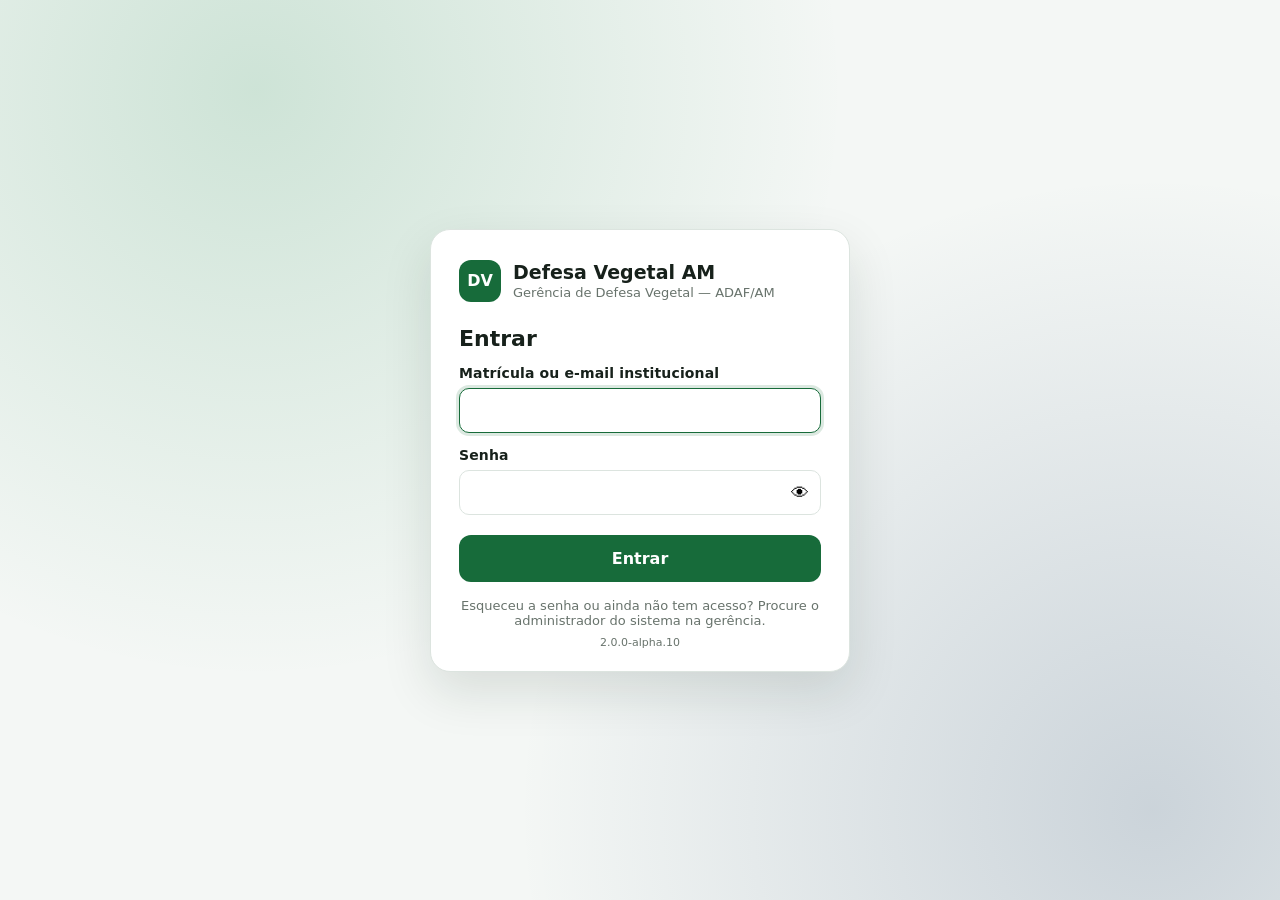
==== commit c6e53427: "Add files via upload" ====
--- a/v2/index.html
+++ b/v2/index.html
@@ -27,7 +27,7 @@
 
   <link
     rel="stylesheet"
-    href="./style.css?v=8"
+    href="./style.css?v=9"
   >
 </head>
 
@@ -244,6 +244,7 @@
 <script src="./modules/termo-fiscalizacao.js"></script>
 <script src="./modules/fiscalizacoes.js"></script>
 <script src="./modules/historico.js"></script>
+<script src="./modules/servidores.js"></script>
 <script src="./app.js"></script>
 
 </body>
--- a/v2/style.css
+++ b/v2/style.css
@@ -3008,3 +3008,193 @@
   margin: 0;
   accent-color: var(--primary);
 }
+
+
+/* =========================================================
+   LOGIN
+========================================================= */
+
+body.auth-open {
+  overflow: hidden;
+}
+
+.auth-screen {
+  position: fixed;
+  inset: 0;
+  z-index: 9800;
+  display: flex;
+  align-items: center;
+  justify-content: center;
+  padding: 20px;
+  background:
+    radial-gradient(circle at 20% 10%, rgba(31, 138, 76, 0.18), transparent 45%),
+    radial-gradient(circle at 90% 90%, rgba(18, 51, 95, 0.18), transparent 45%),
+    var(--background);
+  overflow-y: auto;
+}
+
+.auth-card {
+  width: 100%;
+  max-width: 420px;
+  padding: 30px 28px 22px;
+  background: var(--surface);
+  border: 1px solid var(--border);
+  border-radius: 20px;
+  box-shadow: 0 20px 50px rgba(15, 40, 25, 0.12);
+}
+
+.auth-brand {
+  display: flex;
+  align-items: center;
+  gap: 12px;
+  margin-bottom: 24px;
+}
+
+.auth-brand h1 {
+  margin: 0;
+  font-size: 19px;
+}
+
+.auth-brand p {
+  margin: 2px 0 0;
+  font-size: 13px;
+  color: var(--muted);
+}
+
+.auth-card h2 {
+  margin: 0 0 14px;
+  font-size: 22px;
+}
+
+.auth-sub {
+  margin: -6px 0 16px;
+  color: var(--muted);
+  font-size: 14px;
+}
+
+.auth-card .field {
+  margin-bottom: 14px;
+}
+
+.auth-card .field input {
+  width: 100%;
+}
+
+.auth-pass {
+  position: relative;
+}
+
+.auth-pass input {
+  padding-right: 46px;
+}
+
+.auth-eye {
+  position: absolute;
+  right: 6px;
+  top: 50%;
+  transform: translateY(-50%);
+  border: 0;
+  background: transparent;
+  font-size: 18px;
+  padding: 6px;
+}
+
+.auth-submit {
+  width: 100%;
+  margin-top: 6px;
+  padding: 14px;
+  font-size: 16px;
+}
+
+.auth-alert {
+  padding: 10px 12px;
+  margin-bottom: 14px;
+  border-radius: 10px;
+  background: var(--primary-light);
+  color: var(--primary-dark);
+  font-size: 14px;
+}
+
+.auth-warn {
+  background: #fff4d6;
+  color: var(--warning);
+}
+
+.auth-error {
+  padding: 10px 12px;
+  margin-bottom: 10px;
+  border-radius: 10px;
+  background: #fde8e6;
+  color: var(--danger);
+  font-size: 14px;
+  font-weight: 600;
+}
+
+.auth-foot {
+  margin: 16px 0 0;
+  font-size: 13px;
+  color: var(--muted);
+  text-align: center;
+}
+
+.auth-version {
+  margin: 8px 0 0;
+  font-size: 11px;
+  color: var(--muted);
+  text-align: center;
+}
+
+
+/* =========================================================
+   SERVIDORES
+========================================================= */
+
+.sv-help {
+  margin: 4px 0 16px;
+  font-size: 14px;
+}
+
+.sv-help summary {
+  cursor: pointer;
+  color: var(--primary-dark);
+  font-weight: 700;
+}
+
+.sv-help table {
+  width: 100%;
+  border-collapse: collapse;
+  margin-top: 10px;
+  background: var(--surface);
+  border-radius: 12px;
+  overflow: hidden;
+}
+
+.sv-help th,
+.sv-help td {
+  text-align: left;
+  padding: 9px 12px;
+  border-bottom: 1px solid var(--border);
+  vertical-align: top;
+}
+
+.sv-help th {
+  background: var(--background);
+}
+
+.sv-inactive {
+  opacity: 0.6;
+}
+
+.sv-pass {
+  font-family: ui-monospace, "SFMono-Regular", Menlo, Consolas, monospace;
+  font-size: 30px;
+  letter-spacing: 0.12em;
+  text-align: center;
+  padding: 18px;
+  margin-bottom: 14px;
+  border: 2px dashed var(--primary);
+  border-radius: 14px;
+  background: var(--primary-light);
+  color: var(--primary-dark);
+  user-select: all;
+}
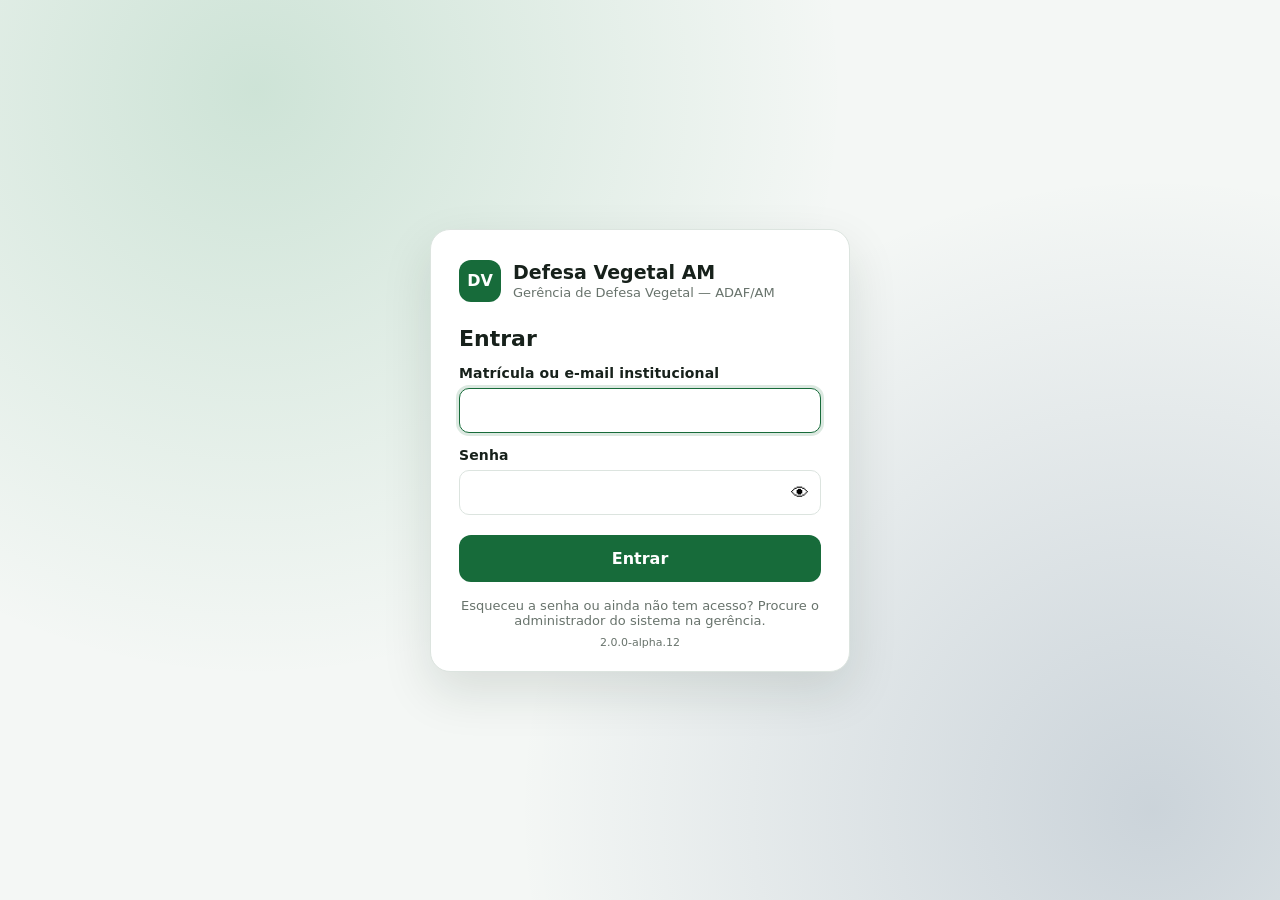
==== commit 90b3a775: "Add files via upload" ====
--- a/v2/index.html
+++ b/v2/index.html
@@ -27,7 +27,7 @@
 
   <link
     rel="stylesheet"
-    href="./style.css?v=9"
+    href="./style.css?v=10"
   >
 </head>
 
@@ -245,6 +245,8 @@
 <script src="./modules/fiscalizacoes.js"></script>
 <script src="./modules/historico.js"></script>
 <script src="./modules/servidores.js"></script>
+<script src="./modules/relatorios.js"></script>
+<script src="./nav.js"></script>
 <script src="./app.js"></script>
 
 </body>
--- a/v2/style.css
+++ b/v2/style.css
@@ -3198,3 +3198,75 @@
   color: var(--primary-dark);
   user-select: all;
 }
+
+
+/* =========================================================
+   RELATÓRIOS
+========================================================= */
+
+.rp-grid {
+  display: grid;
+  grid-template-columns: repeat(auto-fit, minmax(260px, 1fr));
+  gap: 14px;
+}
+
+.rp-card {
+  display: flex;
+  flex-direction: column;
+  gap: 10px;
+  padding: 18px;
+  background: var(--surface);
+  border: 1px solid var(--border);
+  border-radius: 16px;
+}
+
+.rp-icon {
+  width: 44px;
+  height: 44px;
+  border-radius: 12px;
+  background: var(--primary-light);
+  display: flex;
+  align-items: center;
+  justify-content: center;
+  font-size: 22px;
+}
+
+.rp-card h3 {
+  margin: 0;
+  font-size: 17px;
+}
+
+.rp-card p {
+  margin: 0;
+  color: var(--muted);
+  font-size: 14px;
+  flex: 1;
+}
+
+.rp-card label {
+  display: flex;
+  flex-direction: column;
+  gap: 4px;
+  font-size: 12px;
+  font-weight: 700;
+  color: var(--muted);
+  text-transform: uppercase;
+  letter-spacing: 0.04em;
+}
+
+.rp-card input,
+.rp-card select {
+  padding: 10px 12px;
+  border: 1px solid var(--border);
+  border-radius: 10px;
+  background: var(--surface);
+  color: var(--text);
+  font-size: 15px;
+  text-transform: none;
+  letter-spacing: 0;
+  font-weight: 400;
+}
+
+.rp-card .btn {
+  margin-top: 4px;
+}
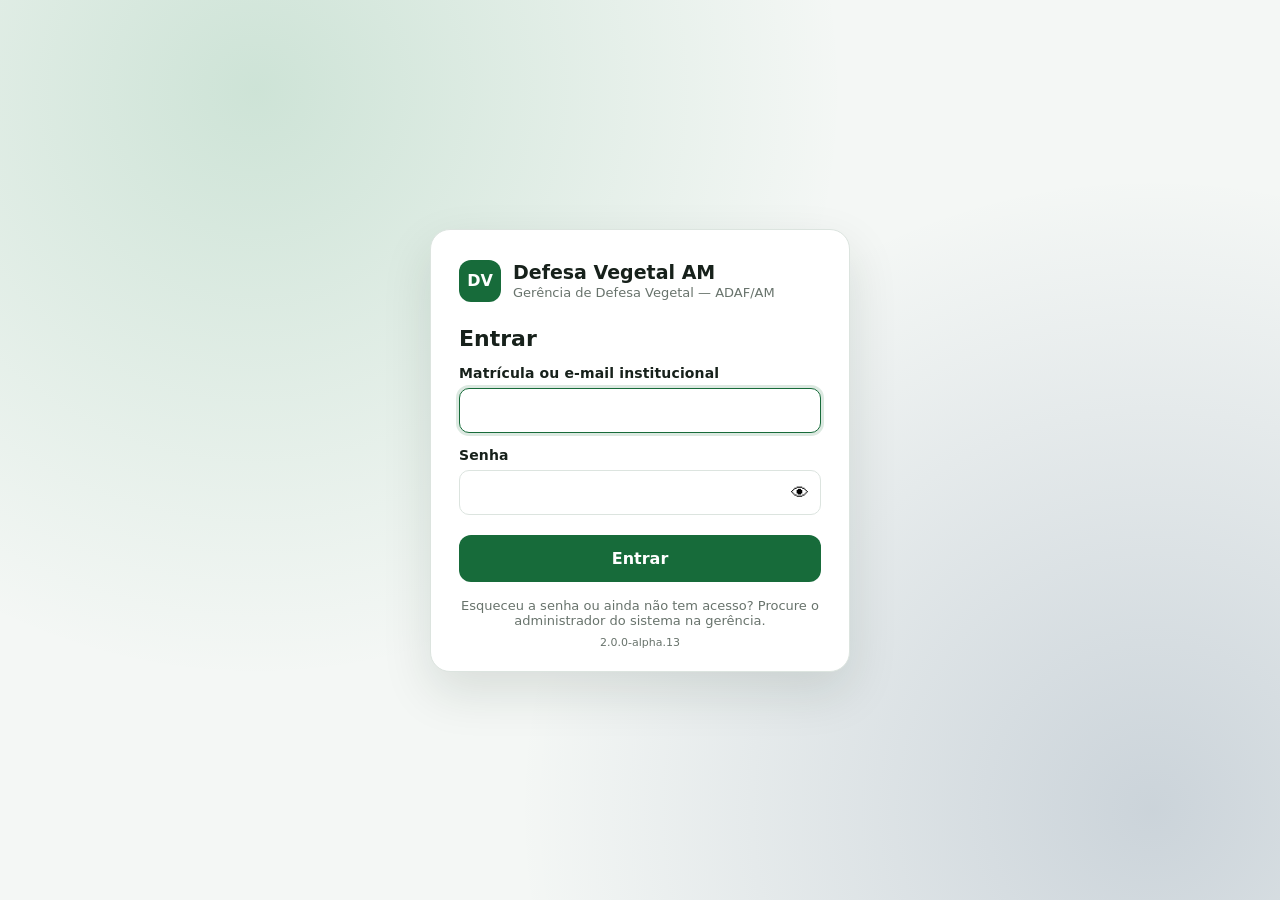
==== commit 2087ee9f: "Add files via upload" ====
--- a/v2/index.html
+++ b/v2/index.html
@@ -27,7 +27,7 @@
 
   <link
     rel="stylesheet"
-    href="./style.css?v=10"
+    href="./style.css?v=11"
   >
 </head>
 
@@ -103,6 +103,26 @@
 
       <article
         class="menu-card"
+        data-module="cadastros"
+      >
+        <div class="icon">🌱</div>
+
+        <h3>Cadastros</h3>
+
+        <p>
+          Produtores, propriedades,
+          culturas e informações
+          produtivas.
+        </p>
+
+        <span class="badge">
+          Produtor → Propriedade → Cultura
+        </span>
+      </article>
+
+
+      <article
+        class="menu-card"
         data-module="fiscalizacoes"
       >
         <div class="icon">📋</div>
@@ -117,26 +137,6 @@
 
         <span class="badge">
           Campo
-        </span>
-      </article>
-
-
-      <article
-        class="menu-card"
-        data-module="cadastros"
-      >
-        <div class="icon">🌱</div>
-
-        <h3>Cadastros</h3>
-
-        <p>
-          Produtores, propriedades,
-          culturas e informações
-          produtivas.
-        </p>
-
-        <span class="badge">
-          Produtor → Propriedade → Cultura
         </span>
       </article>
 
--- a/v2/style.css
+++ b/v2/style.css
@@ -3270,3 +3270,27 @@
 .rp-card .btn {
   margin-top: 4px;
 }
+
+
+/* Botões Voltar + Início lado a lado */
+.nav-btns {
+  display: inline-flex;
+  flex-wrap: wrap;
+  gap: 8px;
+  align-items: flex-start;
+}
+
+.module-header .nav-btns {
+  margin-top: 4px;
+}
+
+.nav-btns .btn {
+  width: auto;
+  margin: 0;
+  padding: 9px 14px;
+  font-size: 14px;
+}
+
+.module-header > .nav-btns > .btn {
+  margin-top: 0;
+}
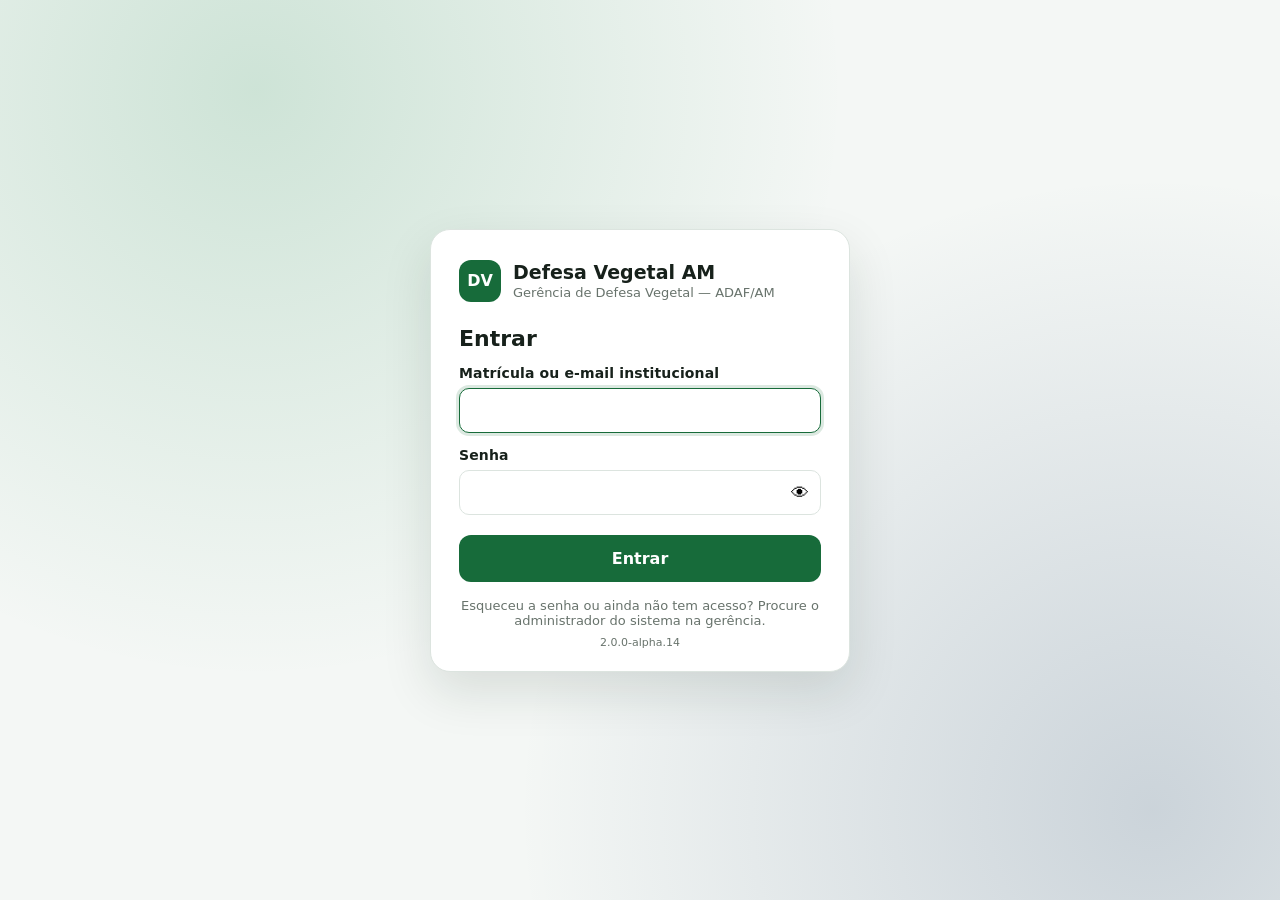
==== commit 249ca636: "Add files via upload" ====
--- a/v2/index.html
+++ b/v2/index.html
@@ -27,7 +27,7 @@
 
   <link
     rel="stylesheet"
-    href="./style.css?v=11"
+    href="./style.css?v=12"
   >
 </head>
 
--- a/v2/style.css
+++ b/v2/style.css
@@ -3294,3 +3294,59 @@
 .module-header > .nav-btns > .btn {
   margin-top: 0;
 }
+
+/* =========================================================
+   DASHBOARD — MAPA DE COBERTURA
+========================================================= */
+.db-map svg {
+  display: block;
+  width: 100%;
+  height: auto;
+  max-height: 520px;
+}
+
+.db-map path {
+  stroke: #ffffff;
+  stroke-width: 1.2;
+  stroke-linejoin: round;
+  cursor: pointer;
+  outline: none;
+}
+
+.db-map path:hover,
+.db-map path:focus-visible {
+  stroke: #17211b;
+  stroke-width: 2.4;
+}
+
+.db-map path.sel {
+  stroke: #17211b;
+  stroke-width: 3;
+}
+
+.db-map-legend {
+  margin-top: 10px;
+}
+
+.db-key-empty {
+  box-shadow: inset 0 0 0 1px #c9d0d6;
+}
+
+.db-map-note,
+.db-map-off {
+  font-size: 12px;
+  color: var(--text-muted, #5b6770);
+  margin: 6px 0 0;
+}
+
+.db-map-off {
+  font-size: 14px;
+  margin-bottom: 10px;
+}
+
+.db-map-actions {
+  margin-top: 12px;
+  display: flex;
+  flex-wrap: wrap;
+  gap: 8px;
+}
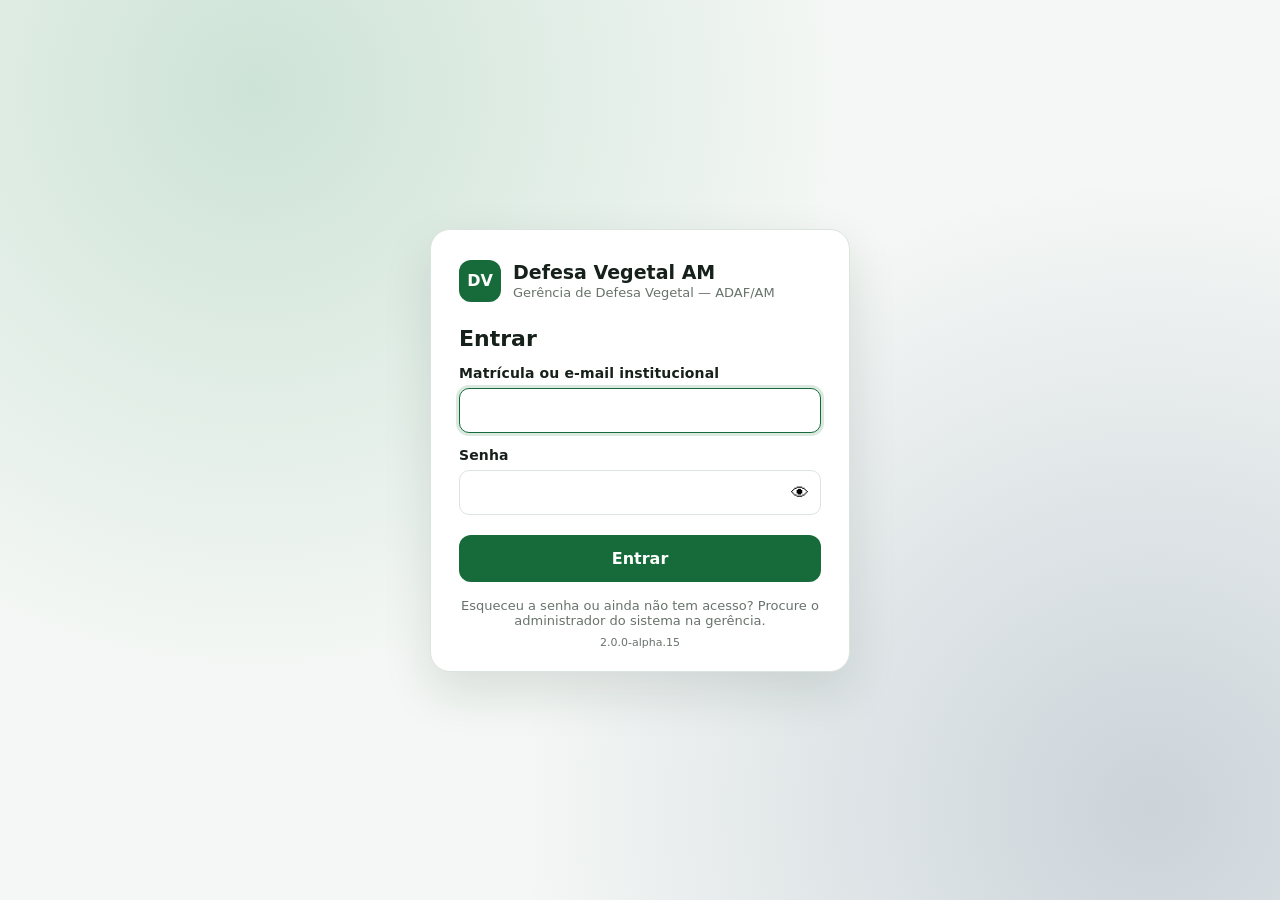
==== commit de64ec6a: "Add files via upload" ====
--- a/v2/index.html
+++ b/v2/index.html
@@ -27,7 +27,7 @@
 
   <link
     rel="stylesheet"
-    href="./style.css?v=12"
+    href="./style.css?v=13"
   >
 </head>
 
@@ -246,6 +246,7 @@
 <script src="./modules/historico.js"></script>
 <script src="./modules/servidores.js"></script>
 <script src="./modules/relatorios.js"></script>
+<script src="./modules/relatorio-assinaturas.js"></script>
 <script src="./nav.js"></script>
 <script src="./app.js"></script>
 
--- a/v2/style.css
+++ b/v2/style.css
@@ -3350,3 +3350,112 @@
   flex-wrap: wrap;
   gap: 8px;
 }
+
+/* =========================================================
+   RELATÓRIO DE ATIVIDADES — ASSINATURAS
+========================================================= */
+.ra-section {
+  margin-top: 28px;
+}
+
+.ra-title {
+  font-size: 15px;
+  margin: 18px 0 10px;
+  color: var(--text);
+}
+
+.ra-list {
+  display: grid;
+  gap: 10px;
+}
+
+.ra-parecer {
+  background: #f6f8fa;
+  border-left: 3px solid #b54708;
+  padding: 6px 10px;
+  border-radius: 4px;
+  white-space: pre-wrap;
+}
+
+.ra-others {
+  margin-top: 18px;
+}
+
+.ra-others summary {
+  cursor: pointer;
+  font-weight: 600;
+  color: var(--primary);
+  margin-bottom: 10px;
+}
+
+.ra-sig {
+  min-height: 70px;
+  border: 1px dashed var(--border);
+  border-radius: 10px;
+  display: flex;
+  align-items: center;
+  justify-content: center;
+  margin-bottom: 8px;
+  background: #fff;
+  color: var(--muted);
+  font-size: 13px;
+}
+
+.ra-sig img {
+  max-height: 70px;
+  max-width: 100%;
+}
+
+.ra-alert {
+  background: #fff4e5;
+  border: 1px solid #f5c58a;
+  border-radius: 10px;
+  padding: 10px 12px;
+  margin-bottom: 12px;
+  font-size: 14px;
+}
+
+.ra-choice {
+  display: flex;
+  flex-wrap: wrap;
+  gap: 8px;
+}
+
+.ra-frame-wrap {
+  border: 1px solid var(--border);
+  border-radius: 10px;
+  overflow: auto;
+  height: 380px;
+  background: #eef1f4;
+  margin-bottom: 8px;
+}
+
+.ra-frame {
+  width: 210mm;
+  height: 1600px;
+  border: 0;
+  background: #fff;
+  display: block;
+}
+
+.rp-note {
+  color: var(--muted);
+  font-size: 12px;
+}
+
+.hs-section-title {
+  font-size: 16px;
+  margin: 0 0 4px;
+}
+
+.ra-prev {
+  margin-top: 4px;
+}
+
+#raSigBtn {
+  width: auto;
+}
+
+.ra-parecer-ok {
+  border-left-color: #1f8a4c;
+}
